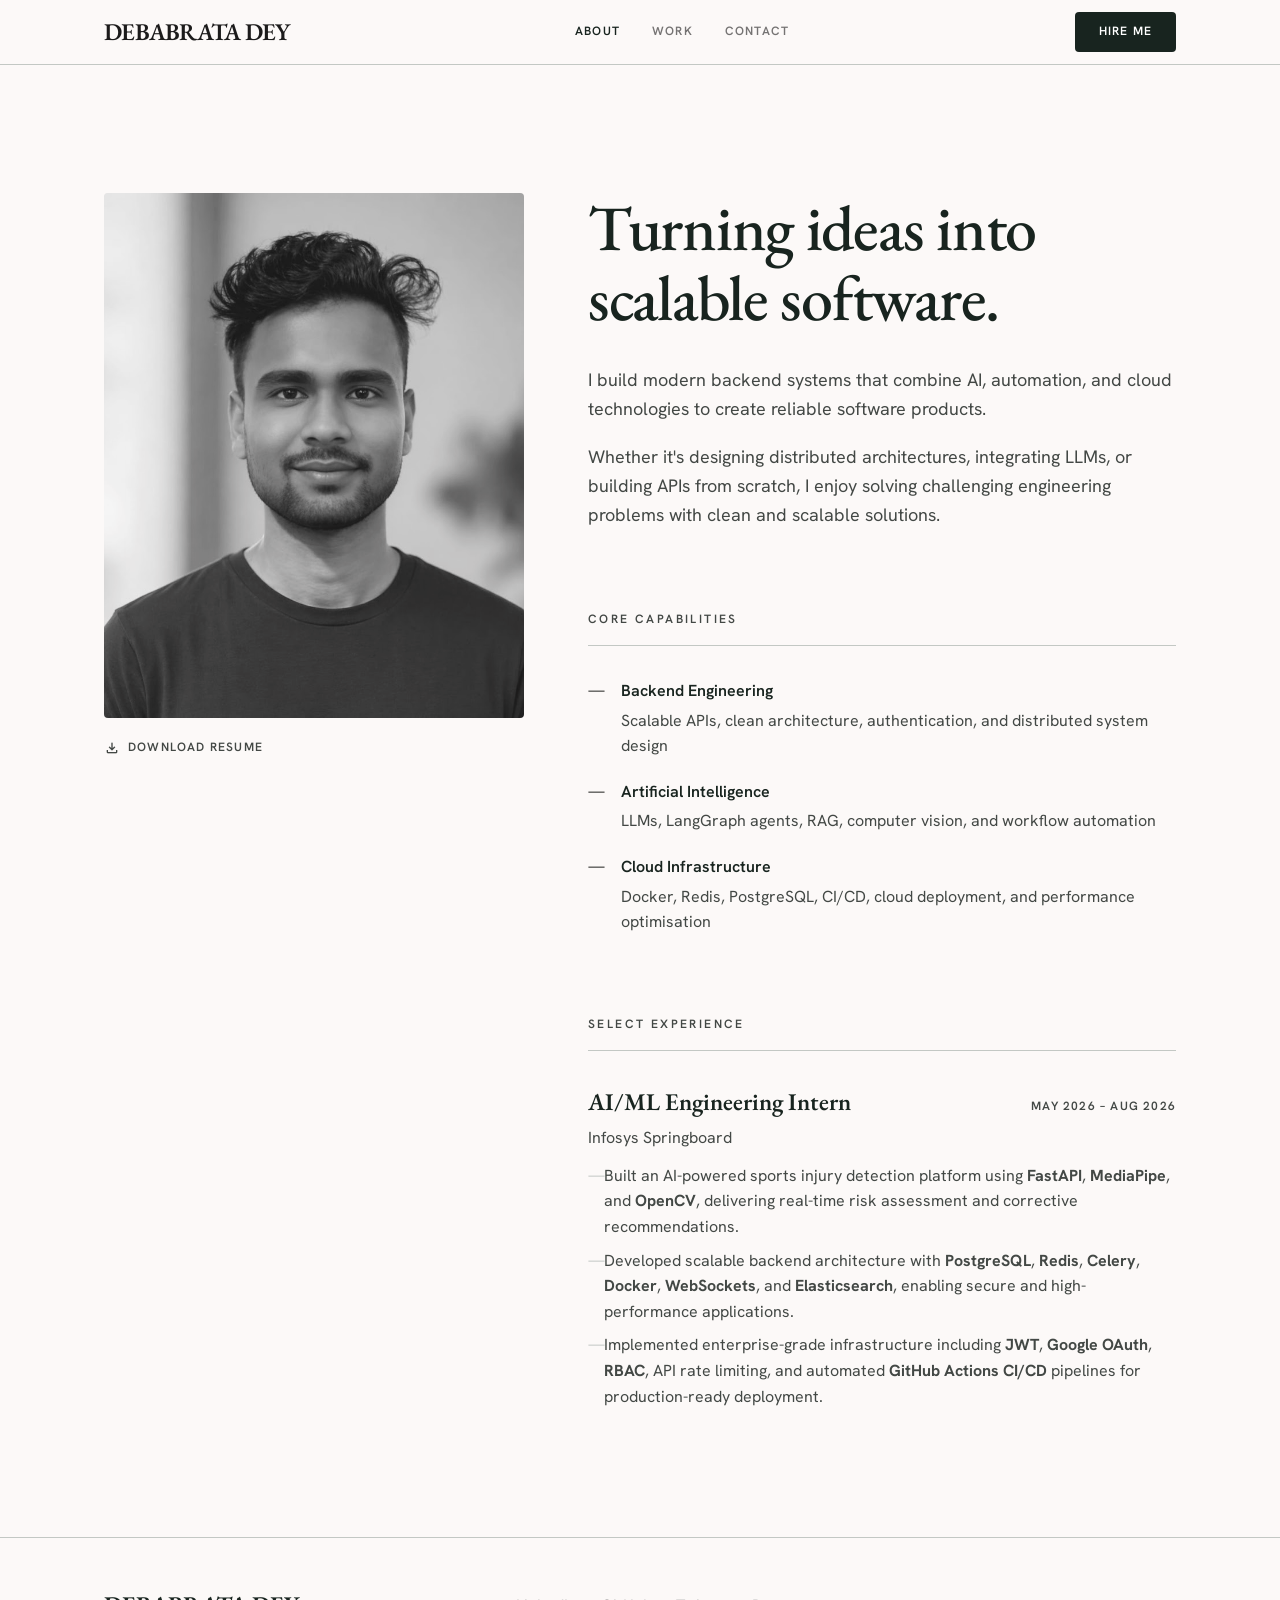
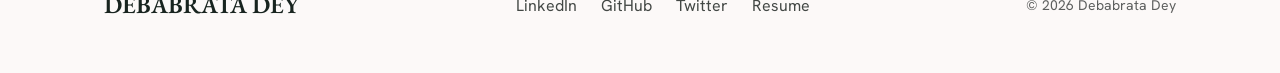
==== about.html @ 2d777b07 "Update Portfolio" ====
<!DOCTYPE html>
<html lang="en">
<head>
  <meta charset="utf-8" />
  <meta name="viewport" content="width=device-width, initial-scale=1.0" />
  <title>About — Debabrata Dey</title>
  <meta name="description" content="Learn about Debabrata Dey — backend engineer, AI developer, and cloud infrastructure specialist." />
  <link rel="stylesheet" href="css/styles.css" />
  <style>
    /* ── Page layout ──────────────────────────────── */
    .about-page {
      max-width: var(--container-max);
      margin-inline: auto;
      padding-inline: var(--spacing-margin-mobile);
      padding-top: 64px;
      padding-bottom: 128px;
    }
    @media (min-width: 768px) {
      .about-page {
        padding-inline: var(--spacing-margin-desktop);
        padding-top: 128px;
        display: grid;
        grid-template-columns: 5fr 7fr;
        gap: 64px;
        align-items: start;
      }
    }

    /* ── Left: portrait ───────────────────────────── */
    .portrait-col { position: relative; }
    @media (min-width: 768px) {
      .portrait-sticky { position: sticky; top: 96px; }
    }
    .portrait-wrap {
      aspect-ratio: 4/5;
      background: var(--color-surface-container-high);
      border-radius: var(--radius-md);
      overflow: hidden;
    }
    .portrait-wrap img {
      width: 100%;
      height: 100%;
      object-fit: cover;
      object-position: top center;
      filter: grayscale(100%);
      opacity: 0.9;
      transition: filter 0.7s, opacity 0.7s;
    }
    .portrait-wrap:hover img {
      filter: grayscale(0%);
      opacity: 1;
    }
    .portrait-resume-btn {
      display: inline-flex;
      align-items: center;
      gap: 8px;
      margin-top: 20px;
      color: var(--color-on-surface-variant);
      font-size: 12px;
      letter-spacing: 0.1em;
      font-weight: 600;
      text-transform: uppercase;
      transition: color 0.2s;
    }
    .portrait-resume-btn:hover { color: var(--color-primary); }

    /* ── Right: content ───────────────────────────── */
    .content-col {
      display: flex;
      flex-direction: column;
      gap: 64px;
      margin-top: 48px;
    }
    @media (min-width: 768px) { .content-col { margin-top: 0; gap: 80px; } }

    /* Section headings */
    .section-label {
      font-size: 12px;
      letter-spacing: 0.2em;
      font-weight: 600;
      text-transform: uppercase;
      color: var(--color-on-surface-variant);
      border-bottom: 1px solid var(--color-outline-variant);
      padding-bottom: 16px;
      margin-bottom: 32px;
    }

    /* Skills list */
    .skills-list {
      list-style: none;
      display: flex;
      flex-direction: column;
      gap: 20px;
    }
    .skills-list li {
      display: flex;
      align-items: flex-start;
      gap: 16px;
      font-size: 16px;
      color: var(--color-on-surface);
    }
    .skill-dash { color: var(--color-tertiary); flex-shrink: 0; }
    .skill-title {
      display: block;
      color: var(--color-primary);
      font-weight: 600;
      margin-bottom: 4px;
    }
    .skill-desc { color: var(--color-on-surface-variant); }

    /* Experience */
    .experience-list {
      display: flex;
      flex-direction: column;
      gap: 40px;
    }
    .exp-item { }
    .exp-header {
      display: flex;
      justify-content: space-between;
      align-items: baseline;
      flex-wrap: wrap;
      gap: 8px;
      margin-bottom: 4px;
    }
    .exp-title {
      font-family: var(--font-serif);
      font-size: 24px;
      font-weight: 600;
      color: var(--color-primary);
      transition: color 0.2s;
    }
    .exp-item:hover .exp-title { color: var(--color-tertiary); }
    .exp-date {
      font-size: 12px;
      letter-spacing: 0.1em;
      font-weight: 600;
      text-transform: uppercase;
      color: var(--color-on-surface-variant);
    }
    .exp-company {
      font-size: 16px;
      color: var(--color-on-surface-variant);
      margin-bottom: 12px;
    }
    .exp-bullets {
      list-style: none;
      display: flex;
      flex-direction: column;
      gap: 8px;
    }
    .exp-bullets li {
      font-size: 16px;
      color: var(--color-on-surface-variant);
      line-height: 1.6;
      padding-left: 16px;
      position: relative;
    }
    .exp-bullets li::before {
      content: '—';
      position: absolute;
      left: 0;
      color: var(--color-outline-variant);
    }
  </style>
</head>
<body>

  <!-- ====================================================
       Navigation
       ==================================================== -->
  <header class="nav">
    <div class="nav-inner">
      <a href="index.html" class="nav-logo">DEBABRATA DEY</a>
      <nav class="nav-links">
        <a href="about.html"   data-page="about.html">About</a>
        <a href="work.html"    data-page="work.html">Work</a>
        <a href="contact.html" data-page="contact.html">Contact</a>
      </nav>
      <a href="contact.html" class="nav-hire-btn">Hire Me</a>
      <button class="nav-menu-btn" id="menu-btn" aria-label="Toggle menu">
        <span class="material-symbols-outlined">menu</span>
      </button>
    </div>
    <nav class="nav-mobile" id="mobile-nav">
      <a href="about.html"   data-page="about.html">About</a>
      <a href="work.html"    data-page="work.html">Work</a>
      <a href="contact.html" data-page="contact.html">Contact</a>
      <a href="contact.html" style="color:var(--color-primary);">Hire Me</a>
    </nav>
  </header>

  <main>
    <div class="about-page">

      <!-- ================================================
           Left — Portrait
           ================================================ -->
      <aside class="portrait-col fade-in">
        <div class="portrait-sticky">
          <div class="portrait-wrap">
            <img src="../asset/Profile.jpg" alt="Debabrata Dey — portrait" />
          </div>
          <a href="../asset/resume (2).pdf" download="Debabrata_Dey_Resume.pdf" class="portrait-resume-btn">
            <span class="material-symbols-outlined" style="font-size:16px;">download</span>
            Download Resume
          </a>
        </div>
      </aside>

      <!-- ================================================
           Right — Content
           ================================================ -->
      <div class="content-col">

        <!-- Story -->
        <section class="fade-in">
          <h1 class="text-headline-xl" style="color:var(--color-primary); margin-bottom:32px;">
            Turning ideas into<br>scalable software.
          </h1>
          <div class="text-body-lg" style="color:var(--color-on-surface-variant); display:flex; flex-direction:column; gap:20px;">
            <p>
              I build modern backend systems that combine AI, automation, and cloud
              technologies to create reliable software products.
            </p>
            <p>
              Whether it's designing distributed architectures, integrating LLMs,
              or building APIs from scratch, I enjoy solving challenging engineering
              problems with clean and scalable solutions.
            </p>
          </div>
        </section>

        <!-- Core capabilities -->
        <section class="fade-in">
          <h2 class="section-label">Core Capabilities</h2>
          <ul class="skills-list">
            <li>
              <span class="skill-dash">—</span>
              <div>
                <strong class="skill-title">Backend Engineering</strong>
                <span class="skill-desc">Scalable APIs, clean architecture, authentication, and distributed system design</span>
              </div>
            </li>
            <li>
              <span class="skill-dash">—</span>
              <div>
                <strong class="skill-title">Artificial Intelligence</strong>
                <span class="skill-desc">LLMs, LangGraph agents, RAG, computer vision, and workflow automation</span>
              </div>
            </li>
            <li>
              <span class="skill-dash">—</span>
              <div>
                <strong class="skill-title">Cloud Infrastructure</strong>
                <span class="skill-desc">Docker, Redis, PostgreSQL, CI/CD, cloud deployment, and performance optimisation</span>
              </div>
            </li>
          </ul>
        </section>

        <!-- Experience -->
        <section class="fade-in">
          <h2 class="section-label">Select Experience</h2>
          <div class="experience-list">
            <div class="exp-item">
              <div class="exp-header">
                <h3 class="exp-title">AI/ML Engineering Intern</h3>
                <span class="exp-date">May 2026 – Aug 2026</span>
              </div>
              <p class="exp-company">Infosys Springboard</p>
              <ul class="exp-bullets">
                <li>
                  Built an AI-powered sports injury detection platform using
                  <strong>FastAPI</strong>, <strong>MediaPipe</strong>, and <strong>OpenCV</strong>,
                  delivering real-time risk assessment and corrective recommendations.
                </li>
                <li>
                  Developed scalable backend architecture with <strong>PostgreSQL</strong>,
                  <strong>Redis</strong>, <strong>Celery</strong>, <strong>Docker</strong>,
                  <strong>WebSockets</strong>, and <strong>Elasticsearch</strong>,
                  enabling secure and high-performance applications.
                </li>
                <li>
                  Implemented enterprise-grade infrastructure including <strong>JWT</strong>,
                  <strong>Google OAuth</strong>, <strong>RBAC</strong>, API rate limiting, and
                  automated <strong>GitHub Actions CI/CD</strong> pipelines for production-ready deployment.
                </li>
              </ul>
            </div>
          </div>
        </section>

      </div>
    </div>
  </main>

  <!-- ====================================================
       Footer
       ==================================================== -->
  <footer class="footer">
    <div class="footer-inner">
      <div class="footer-logo">DEBABRATA DEY</div>
      <div class="footer-links">
        <a href="https://www.linkedin.com/in/debabratadey7719/" target="_blank" rel="noopener">LinkedIn</a>
        <a href="https://github.com/Debabrata7719"             target="_blank" rel="noopener">GitHub</a>
        <a href="https://x.com/Debabrata_Dey7"                 target="_blank" rel="noopener">Twitter</a>
        <a href="../asset/resume (2).pdf"                       download="Debabrata_Dey_Resume.pdf">Resume</a>
      </div>
      <div class="footer-copy">© 2026 Debabrata Dey</div>
    </div>
  </footer>

  <script src="js/main.js"></script>
</body>
</html>
---- css/styles.css ----
/*
 * styles.css — Shared design system for Debabrata Dey's portfolio.
 *
 * Faithfully converted from the Stitch / Tailwind design tokens.
 * All 4 pages import this single file.
 *
 * Typography:  EB Garamond (headlines) + Hanken Grotesk (body)
 * Color theme: Warm off-white surface, deep forest-green primary
 */

/* =========================================================
   Google Fonts import
   ========================================================= */
@import url('https://fonts.googleapis.com/css2?family=EB+Garamond:ital,wght@0,400..800;1,400..800&family=Hanken+Grotesk:ital,wght@0,100..900;1,100..900&display=swap');
@import url('https://fonts.googleapis.com/css2?family=Material+Symbols+Outlined:wght,FILL@100..700,0..1&display=swap');

/* =========================================================
   Design tokens (CSS custom properties)
   ========================================================= */
:root {
  /* --- Surfaces --- */
  --color-background:              #fcf9f8;
  --color-surface:                 #fcf9f8;
  --color-surface-bright:          #fcf9f8;
  --color-surface-dim:             #dcd9d9;
  --color-surface-container-lowest:#ffffff;
  --color-surface-container-low:   #f6f3f2;
  --color-surface-container:       #f0eded;
  --color-surface-container-high:  #eae7e7;
  --color-surface-container-highest:#e5e2e1;
  --color-surface-variant:         #e5e2e1;

  /* --- Primary (deep forest green) --- */
  --color-primary:                 #18241f;
  --color-on-primary:              #ffffff;
  --color-primary-container:       #2d3934;
  --color-on-primary-container:    #95a29c;
  --color-primary-fixed:           #d8e6de;
  --color-primary-fixed-dim:       #bccac2;
  --color-on-primary-fixed:        #121e19;
  --color-on-primary-fixed-variant:#3d4944;
  --color-inverse-primary:         #bccac2;

  /* --- Secondary --- */
  --color-secondary:               #5d5f5e;
  --color-on-secondary:            #ffffff;
  --color-secondary-container:     #dcdddc;
  --color-on-secondary-container:  #5f6161;
  --color-secondary-fixed:         #e2e2e2;
  --color-secondary-fixed-dim:     #c6c7c6;
  --color-on-secondary-fixed:      #1a1c1c;
  --color-on-secondary-fixed-variant:#454747;

  /* --- Tertiary (near-black) --- */
  --color-tertiary:                #20221f;
  --color-on-tertiary:             #ffffff;
  --color-tertiary-container:      #353734;
  --color-on-tertiary-container:   #9fa09c;
  --color-tertiary-fixed:          #e3e3df;
  --color-tertiary-fixed-dim:      #c6c7c3;
  --color-on-tertiary-fixed:       #1a1c1a;
  --color-on-tertiary-fixed-variant:#464744;

  /* --- On-surface / text --- */
  --color-on-surface:              #1c1b1b;
  --color-on-surface-variant:      #434845;
  --color-on-background:           #1c1b1b;
  --color-inverse-surface:         #313030;
  --color-inverse-on-surface:      #f3f0ef;

  /* --- Utility --- */
  --color-outline:                 #737875;
  --color-outline-variant:         #c3c8c4;
  --color-surface-tint:            #55615b;
  --color-error:                   #ba1a1a;
  --color-on-error:                #ffffff;
  --color-error-container:         #ffdad6;
  --color-on-error-container:      #93000a;

  /* --- Typography --- */
  --font-serif:   'EB Garamond', Georgia, serif;
  --font-sans:    'Hanken Grotesk', system-ui, sans-serif;

  /* --- Spacing --- */
  --spacing-unit:             8px;
  --spacing-gutter:           32px;
  --spacing-margin-mobile:    20px;
  --spacing-margin-desktop:   64px;
  --spacing-section-gap:      128px;
  --container-max:            1200px;

  /* --- Border radius --- */
  --radius-sm:   2px;
  --radius-md:   4px;
  --radius-lg:   8px;
  --radius-full: 12px;
}

/* =========================================================
   Reset & base
   ========================================================= */
*, *::before, *::after {
  box-sizing: border-box;
  margin: 0;
  padding: 0;
}

html {
  scroll-behavior: smooth;
  -webkit-text-size-adjust: 100%;
}

body {
  font-family: var(--font-sans);
  font-size: 16px;
  line-height: 1.6;
  background-color: var(--color-background);
  color: var(--color-on-surface);
  -webkit-font-smoothing: antialiased;
  -moz-osx-font-smoothing: grayscale;
  min-height: 100vh;
  display: flex;
  flex-direction: column;
}

main { flex: 1; }

img { display: block; max-width: 100%; }

a { color: inherit; text-decoration: none; }

button { cursor: pointer; border: none; background: none; font: inherit; }

/* =========================================================
   Typography scale
   ========================================================= */

/* Headline XL — 64px / lh 1.1 / ls -0.02em */
.text-headline-xl {
  font-family: var(--font-serif);
  font-size: 64px;
  line-height: 1.1;
  letter-spacing: -0.02em;
  font-weight: 500;
}

/* Headline LG — 48px / lh 1.2 / ls -0.01em */
.text-headline-lg {
  font-family: var(--font-serif);
  font-size: 48px;
  line-height: 1.2;
  letter-spacing: -0.01em;
  font-weight: 500;
}

/* Headline MD — 32px / lh 1.3 */
.text-headline-md {
  font-family: var(--font-serif);
  font-size: 32px;
  line-height: 1.3;
  font-weight: 500;
}

/* Headline SM — 24px / lh 1.4 */
.text-headline-sm {
  font-family: var(--font-serif);
  font-size: 24px;
  line-height: 1.4;
  font-weight: 600;
}

/* Body LG — 18px / lh 1.6 */
.text-body-lg {
  font-family: var(--font-sans);
  font-size: 18px;
  line-height: 1.6;
  font-weight: 400;
}

/* Body MD — 16px / lh 1.6 */
.text-body-md {
  font-family: var(--font-sans);
  font-size: 16px;
  line-height: 1.6;
  font-weight: 400;
}

/* Label CAPS — 12px / ls 0.1em / uppercase */
.text-label-caps {
  font-family: var(--font-sans);
  font-size: 12px;
  line-height: 1;
  letter-spacing: 0.1em;
  font-weight: 600;
  text-transform: uppercase;
}

/* Mobile headline overrides */
@media (max-width: 767px) {
  .text-headline-xl { font-size: 40px; line-height: 1.2; }
  .text-headline-lg { font-size: 32px; line-height: 1.2; }
}

/* =========================================================
   Layout helpers
   ========================================================= */
.container {
  width: 100%;
  max-width: var(--container-max);
  margin-inline: auto;
  padding-inline: var(--spacing-margin-mobile);
}

@media (min-width: 768px) {
  .container { padding-inline: var(--spacing-margin-desktop); }
}

/* =========================================================
   Navigation
   ========================================================= */
.nav {
  position: sticky;
  top: 0;
  z-index: 50;
  background-color: var(--color-surface);
  border-bottom: 1px solid var(--color-outline-variant);
}

.nav-inner {
  display: flex;
  align-items: center;
  justify-content: space-between;
  height: 64px;
  width: 100%;
  max-width: var(--container-max);
  margin-inline: auto;
  padding-inline: var(--spacing-margin-mobile);
}

@media (min-width: 768px) {
  .nav-inner { padding-inline: var(--spacing-margin-desktop); }
}

.nav-logo {
  font-family: var(--font-serif);
  font-size: 24px;
  font-weight: 600;
  letter-spacing: -0.03em;
  color: var(--color-on-surface);
  transition: opacity 0.2s;
}
.nav-logo:hover { opacity: 0.8; }

.nav-links {
  display: none;
  gap: 32px;
  align-items: center;
}

@media (min-width: 768px) { .nav-links { display: flex; } }

.nav-links a {
  font-family: var(--font-sans);
  font-size: 12px;
  letter-spacing: 0.1em;
  font-weight: 600;
  text-transform: uppercase;
  color: var(--color-on-surface);
  opacity: 0.6;
  transition: opacity 0.2s;
}
.nav-links a:hover,
.nav-links a.active { opacity: 1; color: var(--color-primary); }

.nav-hire-btn {
  display: none;
}

@media (min-width: 768px) {
  .nav-hire-btn {
    display: inline-flex;
    align-items: center;
    justify-content: center;
    background-color: var(--color-primary);
    color: var(--color-on-primary);
    font-family: var(--font-sans);
    font-size: 12px;
    letter-spacing: 0.1em;
    font-weight: 600;
    text-transform: uppercase;
    padding: 10px 24px;
    border-radius: var(--radius-md);
    transition: transform 0.2s;
  }
  .nav-hire-btn:hover { transform: translateY(-2px); }
}

.nav-menu-btn {
  display: flex;
  align-items: center;
  color: var(--color-on-surface);
}
@media (min-width: 768px) { .nav-menu-btn { display: none; } }

/* Mobile dropdown */
.nav-mobile {
  display: none;
  flex-direction: column;
  background: var(--color-surface-container-lowest);
  border-top: 1px solid var(--color-outline-variant);
  padding: 16px var(--spacing-margin-mobile);
  gap: 16px;
}
.nav-mobile.open { display: flex; }
.nav-mobile a {
  font-size: 12px;
  letter-spacing: 0.1em;
  font-weight: 600;
  text-transform: uppercase;
  color: var(--color-on-surface);
  opacity: 0.7;
  transition: opacity 0.2s;
}
.nav-mobile a:hover { opacity: 1; }
.nav-mobile a.active { color: var(--color-primary); opacity: 1; }

/* =========================================================
   Buttons
   ========================================================= */
.btn-primary {
  display: inline-flex;
  align-items: center;
  justify-content: center;
  background-color: var(--color-primary);
  color: var(--color-on-primary);
  font-family: var(--font-sans);
  font-size: 12px;
  letter-spacing: 0.1em;
  font-weight: 600;
  text-transform: uppercase;
  padding: 16px 32px;
  border-radius: var(--radius-md);
  transition: transform 0.2s;
  border: none;
  cursor: pointer;
}
.btn-primary:hover { transform: translateY(-2px); }
.btn-primary:active { transform: scale(0.97); }

.badge-link {
  display: inline-flex;
  align-items: center;
  gap: 6px;
  padding: 6px 14px;
  background: var(--color-surface-container);
  color: var(--color-on-surface);
  font-family: var(--font-sans);
  font-size: 12px;
  letter-spacing: 0.08em;
  font-weight: 600;
  text-transform: uppercase;
  border-radius: var(--radius-sm);
  border: 1px solid var(--color-outline-variant);
  transition: all 0.2s ease;
  text-decoration: none;
}

.badge-link:hover {
  background: var(--color-primary);
  color: var(--color-on-primary);
  border-color: var(--color-primary);
  transform: translateY(-1px);
}

.badge-link svg {
  width: 14px;
  height: 14px;
  fill: currentColor;
  flex-shrink: 0;
}
.btn-outline:hover { transform: translateY(-2px); }

/* =========================================================
   Tags / badges
   ========================================================= */
.badge {
  display: inline-block;
  background-color: var(--color-tertiary);
  color: var(--color-on-tertiary);
  font-family: var(--font-sans);
  font-size: 12px;
  letter-spacing: 0.1em;
  font-weight: 600;
  text-transform: uppercase;
  padding: 6px 12px;
  border-radius: var(--radius-sm);
}

.badge-surface {
  background-color: var(--color-surface-container);
  color: var(--color-on-surface-variant);
}

/* =========================================================
   Footer
   ========================================================= */
.footer {
  background-color: var(--color-surface);
  border-top: 1px solid var(--color-outline-variant);
  margin-top: auto;
}

.footer-inner {
  display: flex;
  flex-direction: column;
  align-items: center;
  gap: 24px;
  padding: 48px var(--spacing-margin-mobile);
  max-width: var(--container-max);
  margin-inline: auto;
  text-align: center;
}

@media (min-width: 768px) {
  .footer-inner {
    flex-direction: row;
    justify-content: space-between;
    padding: 48px var(--spacing-margin-desktop);
    text-align: left;
    gap: 0;
  }
}

.footer-logo {
  font-family: var(--font-serif);
  font-size: 24px;
  font-weight: 600;
  color: var(--color-primary);
}

.footer-links {
  display: flex;
  gap: 24px;
  flex-wrap: wrap;
  justify-content: center;
}

.footer-links a {
  font-size: 16px;
  color: var(--color-on-surface-variant);
  transition: color 0.2s;
}
.footer-links a:hover { color: var(--color-primary); }

.footer-copy {
  font-size: 14px;
  color: var(--color-secondary);
}

/* =========================================================
   Material Symbols
   ========================================================= */
.material-symbols-outlined {
  font-family: 'Material Symbols Outlined';
  font-weight: normal;
  font-style: normal;
  font-size: 24px;
  line-height: 1;
  letter-spacing: normal;
  text-transform: none;
  display: inline-block;
  white-space: nowrap;
  direction: ltr;
  -webkit-font-smoothing: antialiased;
  font-variation-settings: 'FILL' 0, 'wght' 400, 'GRAD' 0, 'opsz' 24;
}

/* =========================================================
   Toast notifications
   ========================================================= */
.toast {
  position: fixed;
  bottom: 32px;
  right: 32px;
  z-index: 9999;
  padding: 16px 24px;
  border-radius: var(--radius-md);
  font-family: var(--font-sans);
  font-size: 15px;
  font-weight: 500;
  box-shadow: 0 8px 32px rgba(0,0,0,0.12);
  opacity: 0;
  transform: translateY(12px);
  transition: opacity 0.3s, transform 0.3s;
  pointer-events: none;
}
.toast.show {
  opacity: 1;
  transform: translateY(0);
  pointer-events: auto;
}
.toast.success {
  background: var(--color-primary);
  color: var(--color-on-primary);
}
.toast.error {
  background: var(--color-error-container);
  color: var(--color-on-error-container);
}

/* =========================================================
   Fade-in animation (scroll-triggered via JS)
   ========================================================= */
.fade-in {
  opacity: 0;
  transform: translateY(24px);
  transition: opacity 0.6s ease-out, transform 0.6s ease-out;
}
.fade-in.visible {
  opacity: 1;
  transform: translateY(0);
}
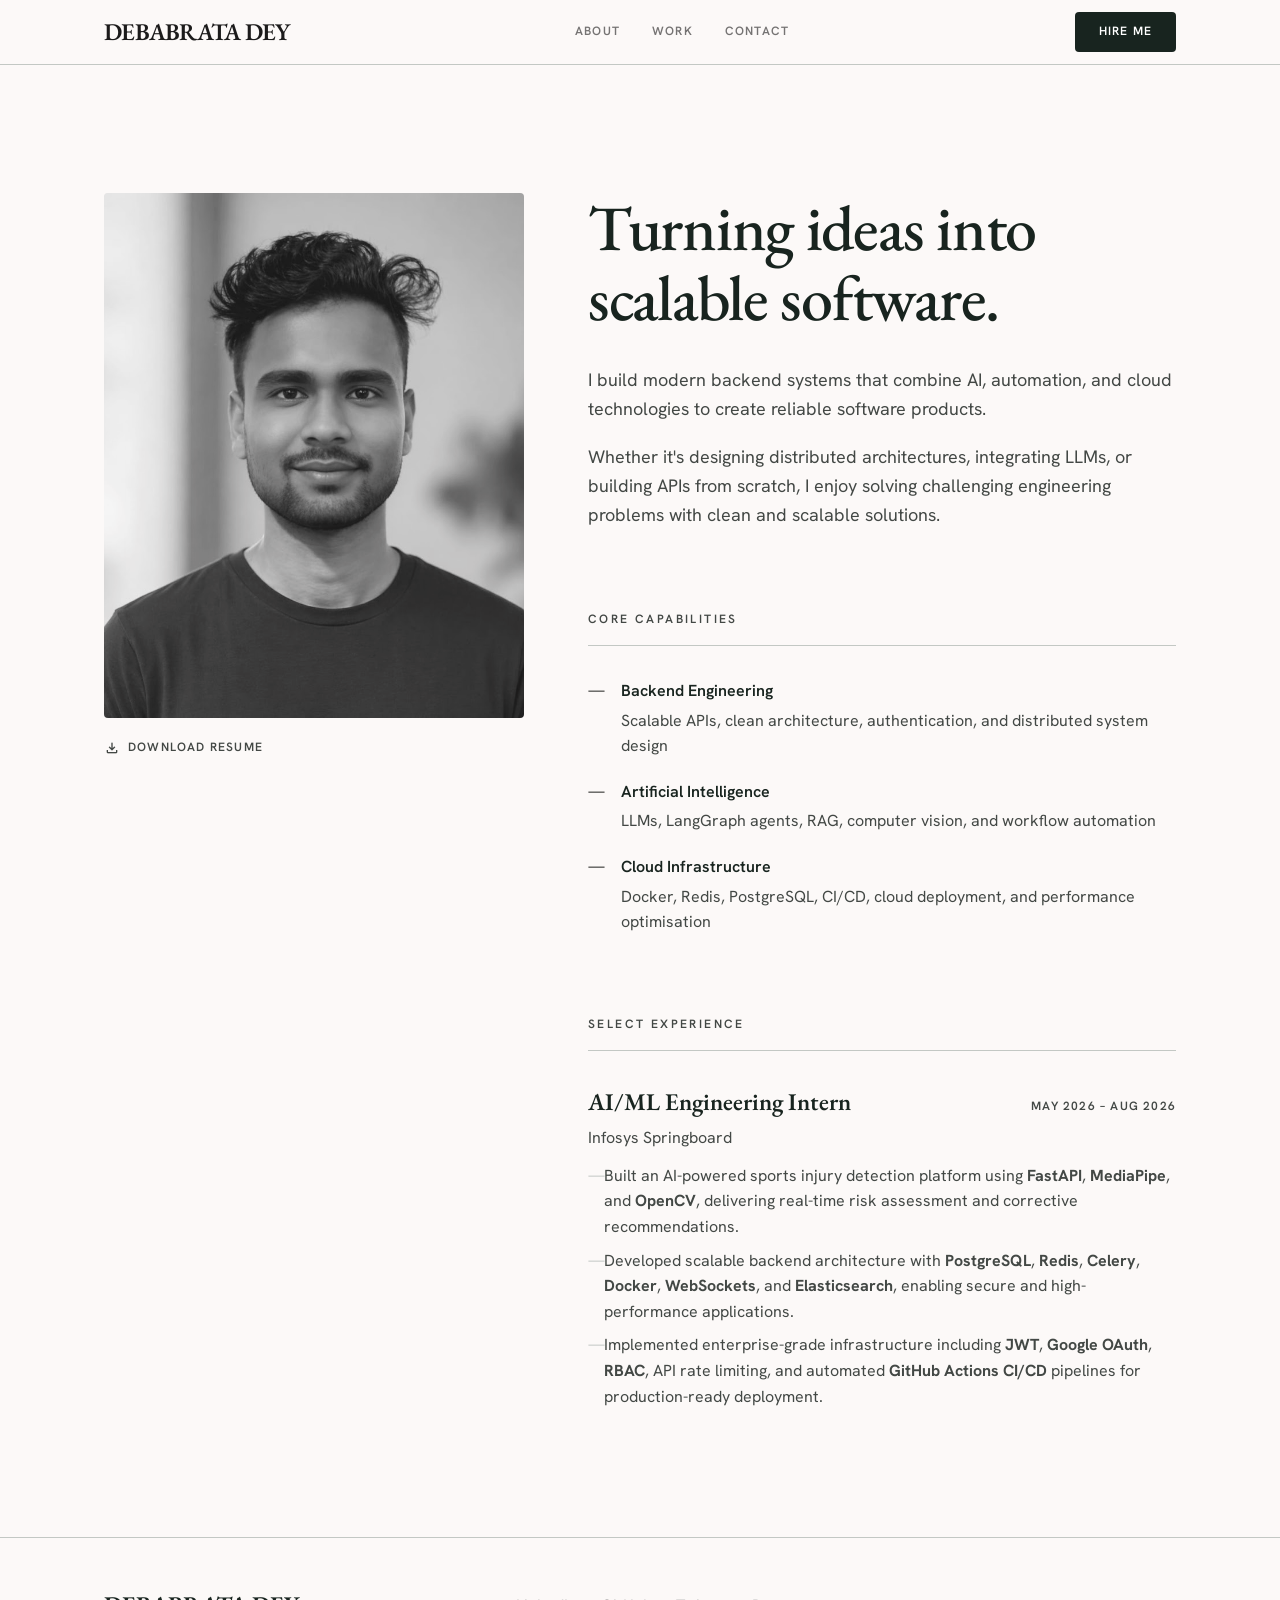
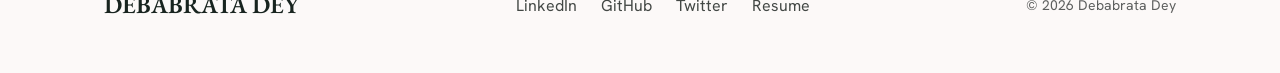
==== commit e54fb9e9: "Update Portfolio" ====
--- a/about.html
+++ b/about.html
@@ -173,7 +173,7 @@
     <div class="nav-inner">
       <a href="index.html" class="nav-logo">DEBABRATA DEY</a>
       <nav class="nav-links">
-        <a href="about.html"   data-page="about.html">About</a>
+        <a href="index.html"   data-page="index.html">About</a>
         <a href="work.html"    data-page="work.html">Work</a>
         <a href="contact.html" data-page="contact.html">Contact</a>
       </nav>
@@ -183,7 +183,7 @@
       </button>
     </div>
     <nav class="nav-mobile" id="mobile-nav">
-      <a href="about.html"   data-page="about.html">About</a>
+      <a href="index.html"   data-page="index.html">About</a>
       <a href="work.html"    data-page="work.html">Work</a>
       <a href="contact.html" data-page="contact.html">Contact</a>
       <a href="contact.html" style="color:var(--color-primary);">Hire Me</a>
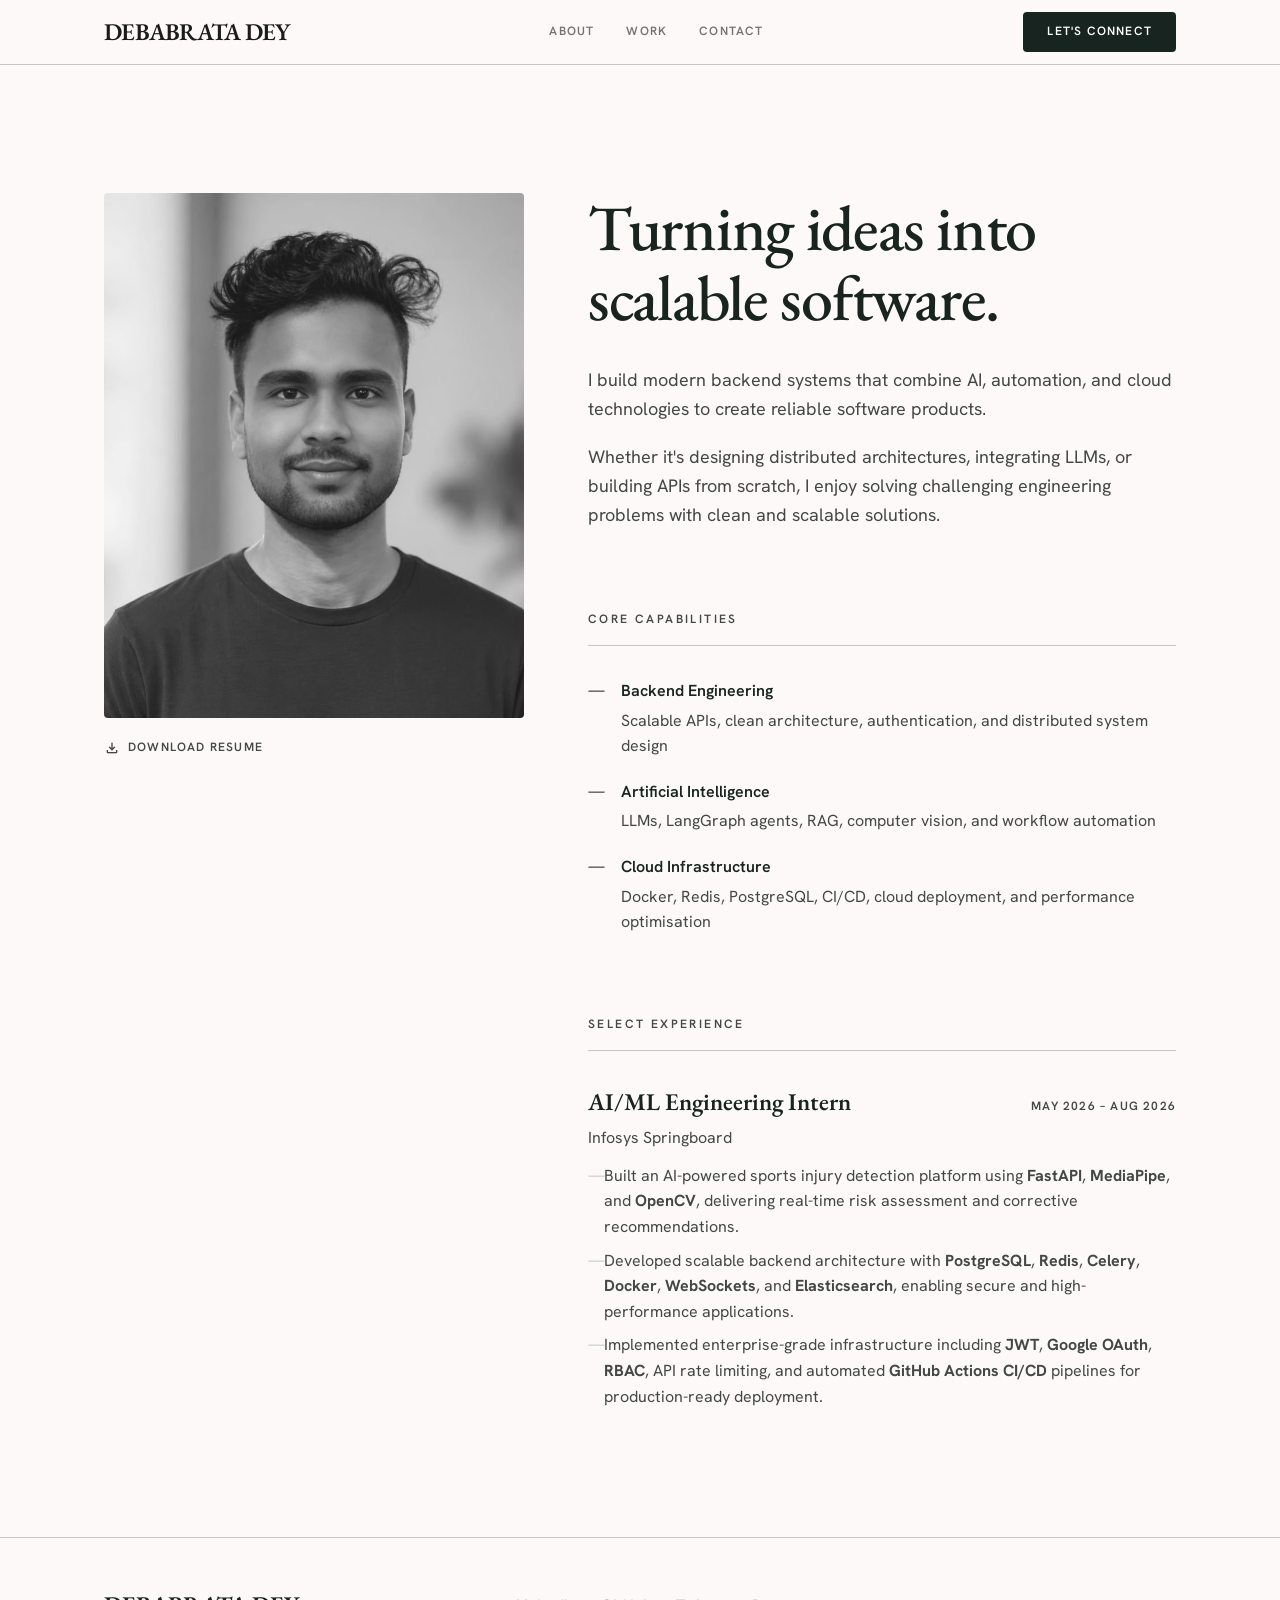
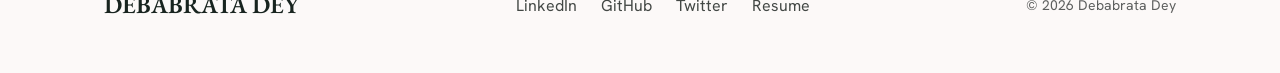
==== commit c4448556: "Update" ====
--- a/about.html
+++ b/about.html
@@ -114,7 +114,6 @@
       flex-direction: column;
       gap: 40px;
     }
-    .exp-item { }
     .exp-header {
       display: flex;
       justify-content: space-between;
@@ -177,7 +176,7 @@
         <a href="work.html"    data-page="work.html">Work</a>
         <a href="contact.html" data-page="contact.html">Contact</a>
       </nav>
-      <a href="contact.html" class="nav-hire-btn">Hire Me</a>
+      <a href="contact.html" class="nav-hire-btn">Let's connect</a>
       <button class="nav-menu-btn" id="menu-btn" aria-label="Toggle menu">
         <span class="material-symbols-outlined">menu</span>
       </button>
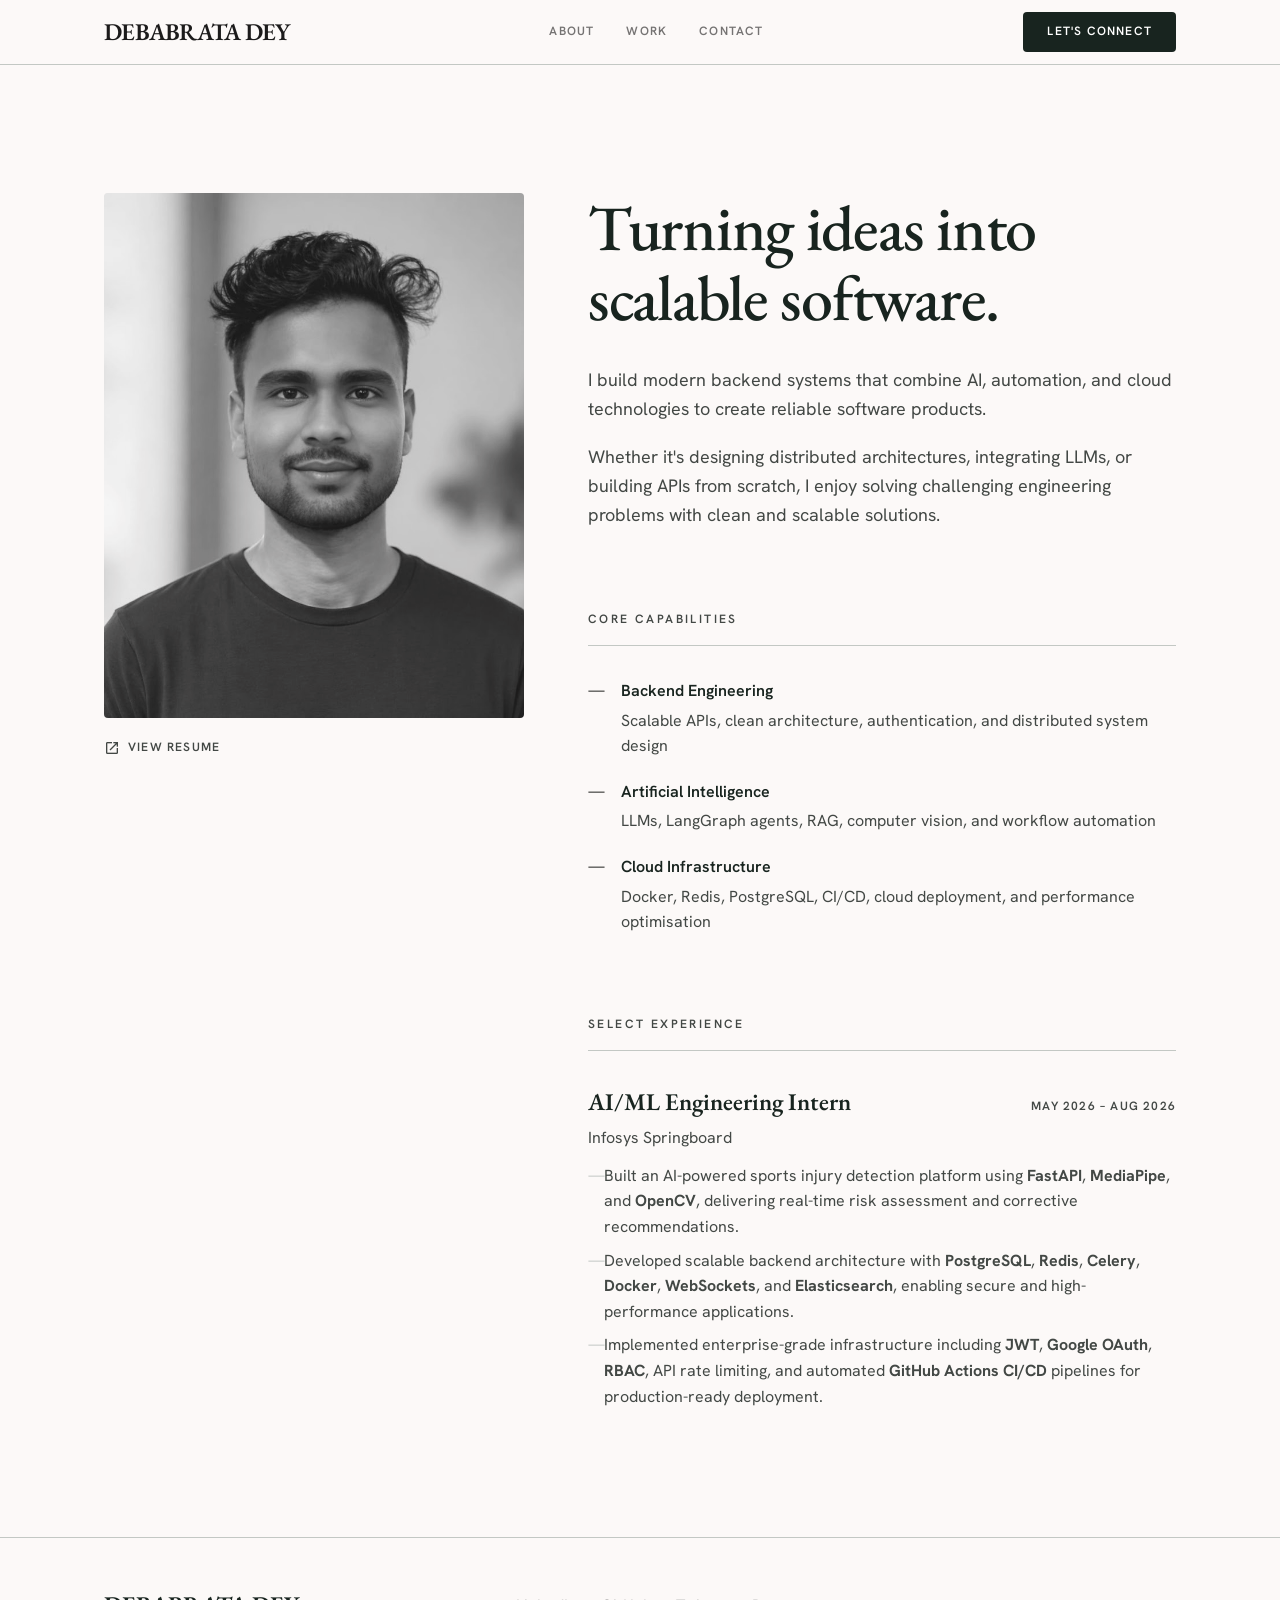
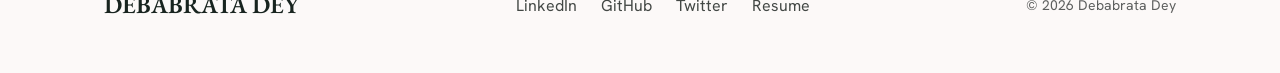
==== commit 726d9b4a: "Hyperlink Resume" ====
--- a/about.html
+++ b/about.html
@@ -162,6 +162,15 @@
       color: var(--color-outline-variant);
     }
   </style>
+  <!-- Google tag (gtag.js) -->
+  <script async src="https://www.googletagmanager.com/gtag/js?id=G-PQ1962QJDZ"></script>
+  <script>
+    window.dataLayer = window.dataLayer || [];
+    function gtag(){dataLayer.push(arguments);}
+    gtag('js', new Date());
+
+    gtag('config', 'G-PQ1962QJDZ');
+  </script>
 </head>
 <body>
 
@@ -200,9 +209,9 @@
           <div class="portrait-wrap">
             <img src="../asset/Profile.jpg" alt="Debabrata Dey — portrait" />
           </div>
-          <a href="../asset/resume (2).pdf" download="Debabrata_Dey_Resume.pdf" class="portrait-resume-btn">
-            <span class="material-symbols-outlined" style="font-size:16px;">download</span>
-            Download Resume
+          <a href="https://drive.google.com/file/d/1PNkYtNH2LpQPkuecwUJHisF7RyXR140d/view?usp=sharing" target="_blank" class="portrait-resume-btn">
+            <span class="material-symbols-outlined" style="font-size:16px;">open_in_new</span>
+            View Resume
           </a>
         </div>
       </aside>
@@ -304,7 +313,7 @@
         <a href="https://www.linkedin.com/in/debabratadey7719/" target="_blank" rel="noopener">LinkedIn</a>
         <a href="https://github.com/Debabrata7719"             target="_blank" rel="noopener">GitHub</a>
         <a href="https://x.com/Debabrata_Dey7"                 target="_blank" rel="noopener">Twitter</a>
-        <a href="../asset/resume (2).pdf"                       download="Debabrata_Dey_Resume.pdf">Resume</a>
+        <a href="https://drive.google.com/file/d/1PNkYtNH2LpQPkuecwUJHisF7RyXR140d/view?usp=sharing" target="_blank">Resume</a>
       </div>
       <div class="footer-copy">© 2026 Debabrata Dey</div>
     </div>
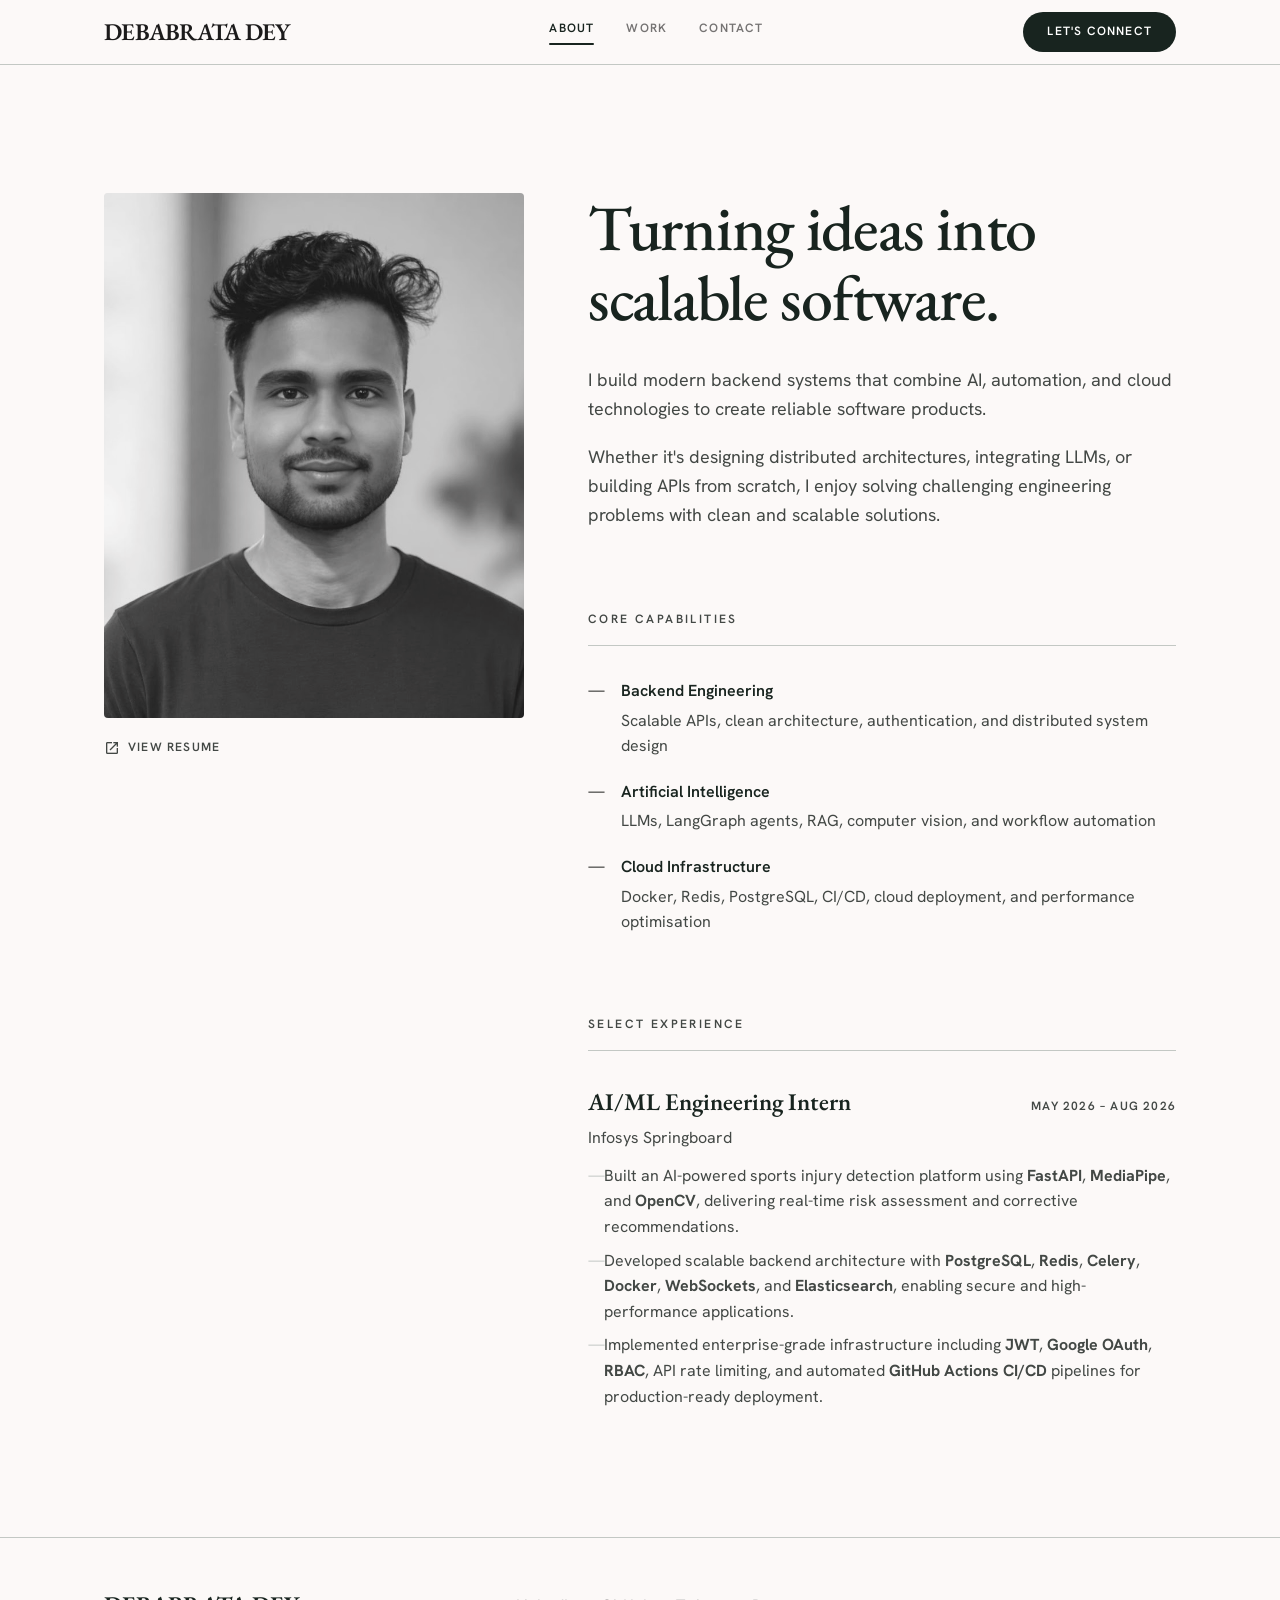
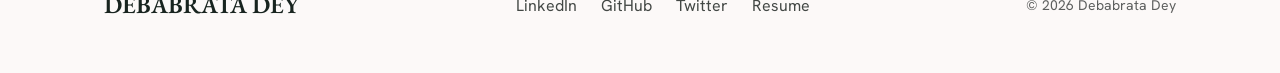
==== commit f9ce910f: "Update UI: rounded pill buttons, 50/50 work action cards, and active nav underline" ====
--- a/about.html
+++ b/about.html
@@ -181,7 +181,7 @@
     <div class="nav-inner">
       <a href="index.html" class="nav-logo">DEBABRATA DEY</a>
       <nav class="nav-links">
-        <a href="index.html"   data-page="index.html">About</a>
+        <a href="index.html"   class="active" data-page="index.html">About</a>
         <a href="work.html"    data-page="work.html">Work</a>
         <a href="contact.html" data-page="contact.html">Contact</a>
       </nav>
--- a/css/styles.css
+++ b/css/styles.css
@@ -260,6 +260,7 @@
 @media (min-width: 768px) { .nav-links { display: flex; } }
 
 .nav-links a {
+  position: relative;
   font-family: var(--font-sans);
   font-size: 12px;
   letter-spacing: 0.1em;
@@ -267,10 +268,31 @@
   text-transform: uppercase;
   color: var(--color-on-surface);
   opacity: 0.6;
-  transition: opacity 0.2s;
-}
-.nav-links a:hover,
-.nav-links a.active { opacity: 1; color: var(--color-primary); }
+  padding-bottom: 6px;
+  text-decoration: none;
+  transition: opacity 0.2s, color 0.2s;
+}
+
+.nav-links a:hover {
+  opacity: 1;
+  color: var(--color-primary);
+}
+
+.nav-links a.active {
+  opacity: 1;
+  color: var(--color-primary);
+}
+
+.nav-links a.active::after {
+  content: "";
+  position: absolute;
+  left: 0;
+  bottom: 0;
+  width: 100%;
+  height: 2px;
+  background-color: var(--color-primary);
+  border-radius: 2px;
+}
 
 .nav-hire-btn {
   display: none;
@@ -289,7 +311,7 @@
     font-weight: 600;
     text-transform: uppercase;
     padding: 10px 24px;
-    border-radius: var(--radius-md);
+    border-radius: 9999px;
     transition: transform 0.2s;
   }
   .nav-hire-btn:hover { transform: translateY(-2px); }
@@ -339,7 +361,7 @@
   font-weight: 600;
   text-transform: uppercase;
   padding: 16px 32px;
-  border-radius: var(--radius-md);
+  border-radius: 9999px;
   transition: transform 0.2s;
   border: none;
   cursor: pointer;
